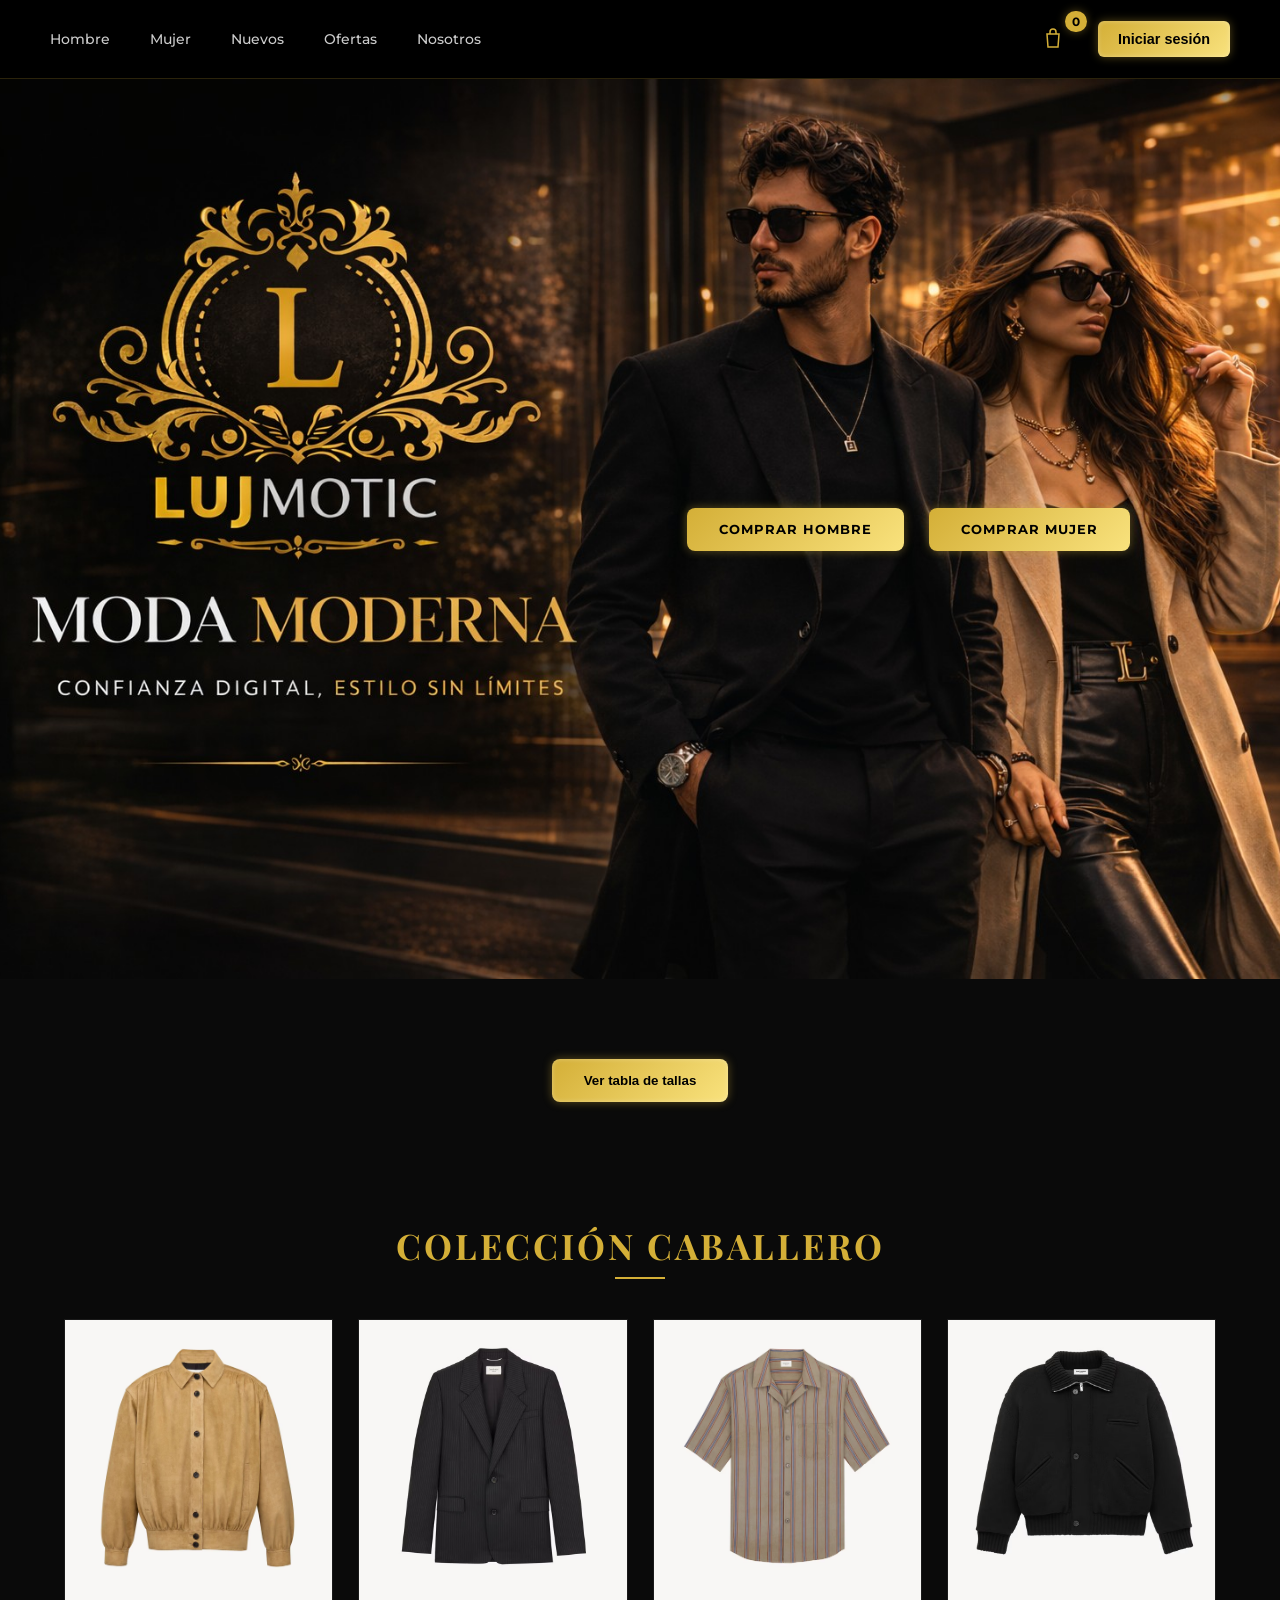
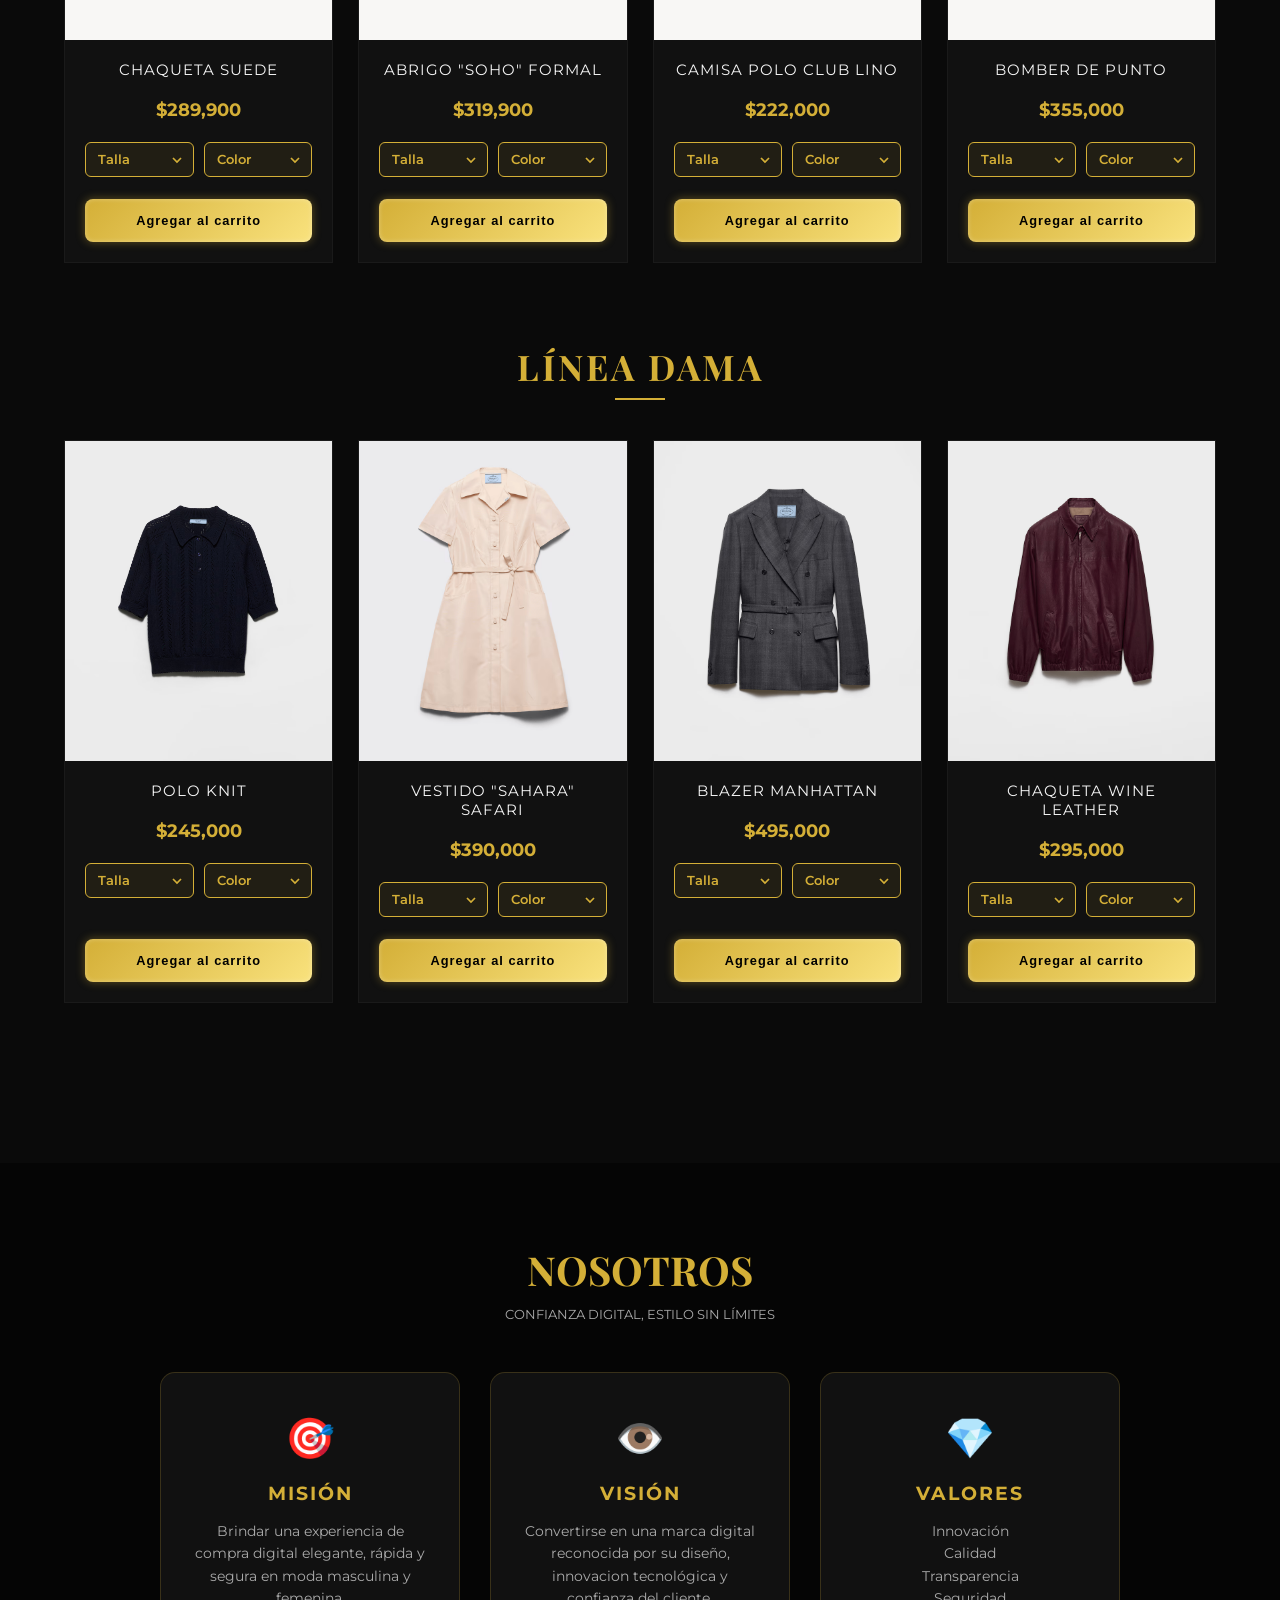
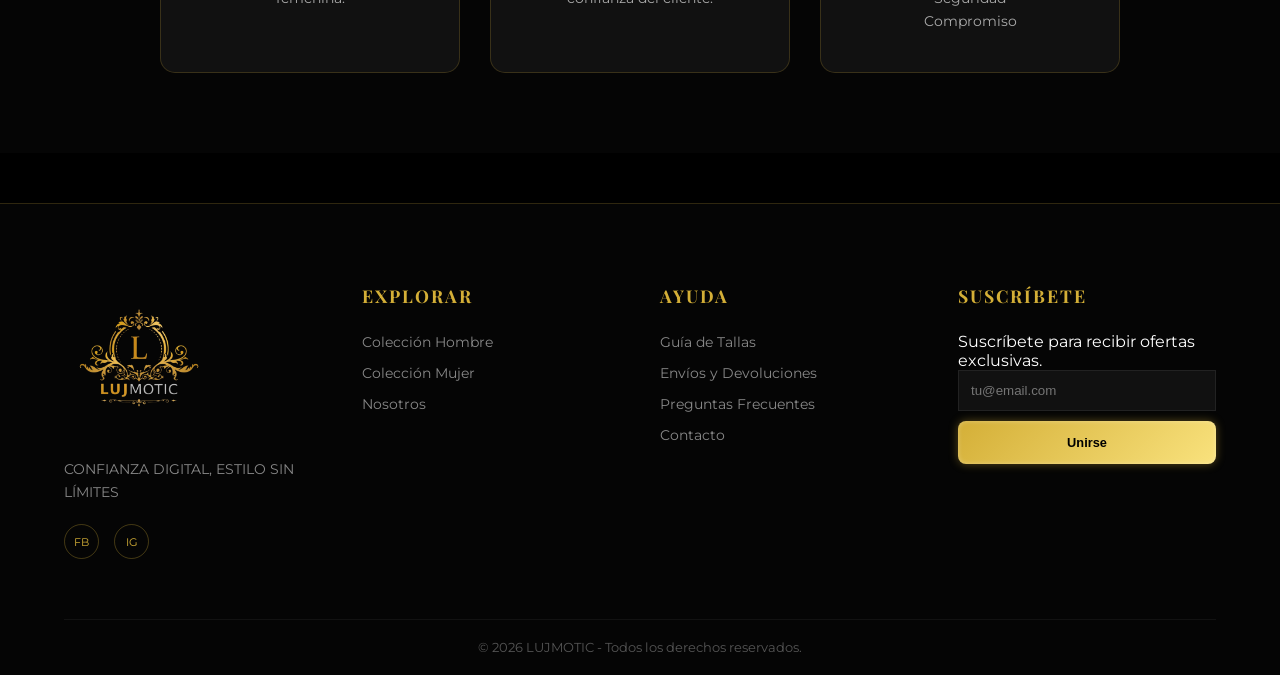
==== LUJMOTIC-main/index.html @ d1eb157e "Separacion por modulos y mejora de la interfaz de usuario" ====
<!DOCTYPE html>
<html lang="es">
<head>
    <meta charset="UTF-8">
    <title>LUJMOTIC</title>
    <link rel="stylesheet" href="styles.css">
    <link href="https://fonts.googleapis.com/css2?family=Playfair+Display:wght@700&family=Montserrat:wght@300;400;700&display=swap" rel="stylesheet">
</head>
<body>


<header class="navbar">
    <nav>
        <a href="#">Hombre</a>
        <a href="#">Mujer</a>
        <a href="#">Nuevos</a>
        <a href="#">Ofertas</a>
        <a href="#nosotros">Nosotros</a>
    </nav>

    <div class="nav-actions">

        <div id="cartIcon" class="cart">
            <svg width="24" height="24" viewBox="0 0 24 24" fill="none">
                <path d="M6 7H18L17 20H7L6 7Z" stroke="#d4af37" stroke-width="1.5"/>
                <path d="M9 7V5a3 3 0 0 1 6 0v2" stroke="#d4af37" stroke-width="1.5"/>
            </svg>
            <span id="cart-count">0</span>
        </div>


        <div id="userDropdownContainer" style="display: none;">
            <button id="userDropdownBtn" class="user-dropdown-btn">
                <span id="userName">Usuario</span>
                <svg width="16" height="16" viewBox="0 0 24 24" fill="none" stroke="currentColor" stroke-width="2">
                    <polyline points="6 9 12 15 18 9"></polyline>
                </svg>
            </button>
            <div id="userDropdown" class="user-dropdown-menu">
                <div class="dropdown-header">
                    <span id="dropdownUserName">Usuario</span>
                    <span id="dropdownUserEmail" class="user-email"></span>
                </div>
                <div id="dropdownMenu"></div>
            </div>
        </div>

        <!-- LOGIN BUTTON (shown when logged out) -->
        <button id="loginBtn" class="btn-premium">Iniciar sesión</button>
    </div>
</header>

<section class="hero">
    <div class="hero-buttons">
        <a href="#seccion-hombre" class="btn-premium">Comprar Hombre</a>
        <a href="#seccion-mujer" class="btn-premium">Comprar Mujer</a>
    </div>
</section>

<section class="productos">

    <button class="btn-premium" onclick="showSizeGuide()" style="margin-bottom: 40px;">
    Ver tabla de tallas
</button>

    <div id="seccion-hombre" style="padding-top: 80px;">
        <h2 class="category-title">Colección Caballero</h2>
        <div class="grid">
        </div>
    </div>

    <div id="seccion-mujer" style="padding-top: 80px; margin-bottom: 80px;">
        <h2 class="category-title">Línea Dama</h2>
        <div class="grid">
        </div>
    </div>
</section>

<section id="nosotros" class="nosotros-section">
    <div class="container">
        <h2 class="section-title-gold">NOSOTROS</h2>
        <p class="tagline">CONFIANZA DIGITAL, ESTILO SIN LÍMITES</p>
        
        <div class="nosotros-grid">
            <div class="nosotros-card">
                <div class="icon-gold">🎯</div>
                <h3>Misión</h3>
                <p>Brindar una experiencia de compra digital elegante, rápida y segura en moda masculina y femenina.</p>
            </div>

            <div class="nosotros-card">
                <div class="icon-gold">👁️</div>
                <h3>Visión</h3>
                <p>Convertirse en una marca digital reconocida por su diseño, innovacion tecnológica y confianza del cliente.</p>
            </div>

            <div class="nosotros-card">
                <div class="icon-gold">💎</div>
                <h3>Valores</h3>
                <ul>
                    <li>Innovación</li>
                    <li>Calidad</li>
                    <li>Transparencia</li>
                    <li>Seguridad</li>
                    <li>Compromiso</li>
                </ul>
            </div>
        </div>
    </div>
</section>

<div id="sizeGuideModal" class="modal">
    <div class="auth-card">
        <h2 class="section-title">Tabla de tallas</h2>

        <table style="width:100%; color:white; border-collapse: collapse; margin-top:20px;">
            <tr>
                <th style="border-bottom:1px solid #d4af37; padding:10px;">Talla</th>
                <th style="border-bottom:1px solid #d4af37; padding:10px;">Pecho</th>
                <th style="border-bottom:1px solid #d4af37; padding:10px;">Cintura</th>
            </tr>
            <tr>
                <td style="padding:10px;">S</td>
                <td style="padding:10px;">86-94 cm</td>
                <td style="padding:10px;">70-78 cm</td>
            </tr>
            <tr>
                <td style="padding:10px;">M</td>
                <td style="padding:10px;">94-102 cm</td>
                <td style="padding:10px;">78-86 cm</td>
            </tr>
            <tr>
                <td style="padding:10px;">L</td>
                <td style="padding:10px;">102-110 cm</td>
                <td style="padding:10px;">86-94 cm</td>
            </tr>
            <tr>
                <td style="padding:10px;">XL</td>
                <td style="padding:10px;">110-118 cm</td>
                <td style="padding:10px;">94-102 cm</td>
            </tr>
        </table>

        <button class="btn-premium" onclick="closeSizeGuide()" style="margin-top:25px;">
            Cerrar
        </button>
    </div>
</div>

<div id="loginModal" class="modal">

    <!-- LOGIN -->
    <div id="loginView" class="auth-card">
        <img src="images/Lujmotic_PNG.png" class="main-logo">

        <button class="btn-google">
            <img src="images/google-logo.webp">
            Continuar con Google
        </button>

        <div class="divider"><span>o usa tu correo</span></div>

        <div class="input-field">
            <label>Email</label>
            <input id="login-email" type="email" placeholder="tu@email.com">
        </div>

        <div class="input-field">
            <label>Contraseña</label>
            <input id="login-password" type="password" placeholder="••••••••">
        </div>

        <button class="btn-premium" onclick="loginUser()">INICIAR SESIÓN</button>
        <div class="form-footer">
            <p>¿No tienes una cuenta?
                <a href="#" class="gold-link" onclick="showRegister()">Regístrate</a>
            </p>
            <a href="#" class="forgot" onclick="showForgot()">¿Olvidaste tu contraseña?</a>
        </div>
    </div>

    <div id="registerView" class="auth-card" style="display:none;">
        <img src="images/Lujmotic_PNG.png" class="main-logo">

        <button class="btn-google">
            <img src="images/google-logo.webp">
            Registrarse con Google
        </button>

        <div class="divider"><span>o completa tus datos</span></div>

        <div class="input-field">
            <label>Nombre</label>
            <input id="register-name" type="text" placeholder="Ej. Juan Pérez" required>
                </div>

        <div class="input-field">
            <label>Correo Electrónico</label>
            <input id="register-email" type="email" placeholder="tu@email.com" required>
        </div>

        <div class="input-field">
            <label>Contraseña</label>
            <input id="register-password" type="password" placeholder="••••••••" required>

        </div>

        <button class="btn-premium" onclick="registerUser()">CREAR CUENTA</button>


        <div class="form-footer">
            <p>¿Ya tienes cuenta?
                <a href="#" class="gold-link" onclick="showLogin()">Inicia sesión</a>
            </p>
        </div>
    </div>

    <div id="forgotView" class="auth-card" style="display:none;">
        <img src="images/Lujmotic_PNG.png" class="main-logo">

        <h2 class="section-title">¿Olvidaste tu contraseña?</h2>
        <p class="tagline">Introduce tu correo y te enviaremos las instrucciones para restablecerla.</p>

        <div class="input-field">
            <label>Correo Electrónico</label>
            <input id="forgot-email" type="email" placeholder="tu@email.com" required>

        </div>

       <button class="btn-premium" onclick="recoverPassword()">ENVIAR</button>

<div id="recover-msg" style="margin-top: 20px;"></div>

        <div class="form-footer">
            <a href="#" class="gold-link" onclick="showLogin()">Volver</a>
        </div>
    </div>

</div>

<footer class="main-footer">
    <div class="footer-container">
        <div class="footer-column">
            <img src="images/Lujmotic_PNG.png" alt="LUJMOTIC Logo" class="footer-logo">
            <p class="footer-tagline">CONFIANZA DIGITAL, ESTILO SIN LÍMITES</p>
            <div class="social-links">
                <a href="#"><span>FB</span></a>
                <a href="#"><span>IG</span></a>
            </div>
        </div>

        <div class="footer-column">
            <h3>Explorar</h3>
            <ul>
                <li><a href="#seccion-hombre">Colección Hombre</a></li>
                <li><a href="#seccion-mujer">Colección Mujer</a></li>
                <li><a href="#nosotros">Nosotros</a></li>
            </ul>
        </div>

        <div class="footer-column">
            <h3>Ayuda</h3>
            <ul>
                <li><a href="#">Guía de Tallas</a></li>
                <li><a href="#">Envíos y Devoluciones</a></li>
                <li><a href="#">Preguntas Frecuentes</a></li>
                <li><a href="#">Contacto</a></li>
            </ul>
        </div>

        <div class="footer-column">
            <h3>Suscríbete</h3>
            <p>Suscríbete para recibir ofertas exclusivas.</p>
            <form class="footer-form">
                <input type="email" placeholder="tu@email.com">
                <button type="submit" class="btn-premium">Unirse</button>
            </form>
        </div>
    </div>

    <div class="footer-bottom">
        <p>&copy; 2026 LUJMOTIC - Todos los derechos reservados.</p>
    </div>
</footer>

<div id="cartPanel" class="cart-panel">
    <h3>Tu carrito</h3>
    <div id="cart-items"></div>
    <p id="cart-total">Total: $0</p>
    <button class="btn-premium" onclick="checkoutCart()" style="width:100%; margin-top:15px;">
    Finalizar compra
</button>

<button class="btn-premium" onclick="clearCart()" style="width:100%; margin-top:10px;">
    Vaciar carrito
</button>
<div id="checkout-msg" style="margin-top:15px; color:#d4af37; font-size:14px;"></div>

</div>

<script type="module" src="js/main.js"></script>

</body>
</html>
---- LUJMOTIC-main/styles.css ----
html {
    scroll-behavior: smooth; 
}

* {
    margin: 0;
    padding: 0;
    box-sizing: border-box;
}

body {
    margin: 0;
    font-family: 'Montserrat', sans-serif;
    background: black;
    color: white;
}

.navbar {
    display: flex;
    justify-content: space-between;
    align-items: center;
    padding: 18px 50px;
    background: rgba(0, 0, 0, 0.95);
    position: sticky;
    top: 0;
    z-index: 1000;
    border-bottom: 1px solid rgba(212, 175, 55, 0.2);
    backdrop-filter: blur(10px);
}

.navbar nav {
    display: flex;
    gap: 40px;
    flex: 1;
}

.navbar a:not(.btn-premium) {
    color: #ccc;
    font-size: 0.9rem;
    text-decoration: none;
    font-weight: 500;
    transition: all 0.3s ease;
    position: relative;
}

.navbar a:not(.btn-premium):hover {
    color: #d4af37;
}

.navbar a:not(.btn-premium)::after {
    content: '';
    position: absolute;
    bottom: -5px;
    left: 0;
    width: 0;
    height: 1.5px;
    background: #d4af37;
    transition: width 0.3s ease;
}

.navbar a:not(.btn-premium):hover::after {
    width: 100%;
}

.nav-actions {
    display: flex;
    align-items: center;
    gap: 20px;
    margin-left: auto;
}


#userDropdownContainer {
    position: relative;
}

.user-dropdown-btn {
    background: transparent;
    border: 1.5px solid #d4af37;
    color: #d4af37;
    padding: 9px 16px;
    border-radius: 6px;
    font-family: 'Montserrat', sans-serif;
    font-size: 0.9rem;
    font-weight: 600;
    cursor: pointer;
    display: flex;
    align-items: center;
    gap: 8px;
    transition: all 0.3s ease;
    position: relative;
    overflow: hidden;
}

.user-dropdown-btn::before {
    content: '';
    position: absolute;
    top: 0;
    left: -100%;
    width: 100%;
    height: 100%;
    background: rgba(212, 175, 55, 0.1);
    transition: left 0.3s ease;
    z-index: -1;
}

.user-dropdown-btn:hover {
    border-color: #f9e27d;
    color: #f9e27d;
    box-shadow: 0 0 15px rgba(212, 175, 55, 0.25);
}

.user-dropdown-btn:hover::before {
    left: 0;
}

.user-dropdown-btn svg {
    transition: transform 0.3s ease;
}

.user-dropdown-btn.active svg {
    transform: rotate(180deg);
}

.user-dropdown-menu {
    position: absolute;
    top: 100%;
    right: 0;
    width: 280px;
    background: #1a1a1a;
    border: 1px solid rgba(212, 175, 55, 0.3);
    border-radius: 12px;
    box-shadow: 0 15px 40px rgba(0, 0, 0, 0.6);
    margin-top: 10px;
    opacity: 0;
    visibility: hidden;
    transform: translateY(-10px);
    transition: all 0.3s cubic-bezier(0.16, 1, 0.3, 1);
    z-index: 2000;
    overflow: hidden;
}

.user-dropdown-menu.active {
    opacity: 1;
    visibility: visible;
    transform: translateY(0);
}

.dropdown-header {
    padding: 18px 18px;
    border-bottom: 1px solid rgba(212, 175, 55, 0.2);
    background: rgba(212, 175, 55, 0.05);
}

.dropdown-header span:first-child {
    display: block;
    color: #d4af37;
    font-weight: 700;
    font-size: 0.95rem;
    margin-bottom: 4px;
}

.user-email {
    display: block !important;
    color: #999;
    font-size: 0.8rem;
    font-weight: 400;
}

#dropdownMenu {
    padding: 8px 0;
}

.dropdown-item {
    padding: 12px 18px;
    color: #ccc;
    font-size: 0.9rem;
    font-weight: 500;
    cursor: pointer;
    transition: all 0.2s ease;
    display: flex;
    align-items: center;
    gap: 10px;
    border-left: 3px solid transparent;
}

.dropdown-item:hover {
    background: rgba(212, 175, 55, 0.1);
    color: #d4af37;
    border-left-color: #d4af37;
    padding-left: 20px;
}

.dropdown-item.separator {
    border: none;
    padding: 6px 0;
    margin: 6px 0;
    border-top: 1px solid rgba(212, 175, 55, 0.15);
    cursor: default;
}

.dropdown-item.separator:hover {
    background: transparent;
    color: #ccc;
    border-left: 3px solid transparent;
    padding-left: 18px;
}

.dropdown-item.logout {
    color: #ff6b6b;
    border-left-color: transparent;
}

.dropdown-item.logout:hover {
    background: rgba(255, 107, 107, 0.1);
    color: #ff8787;
    border-left-color: #ff8787;
}

.hero {
    height: 100vh;
    display: flex;
    align-items: center;
    justify-content: flex-end;
    padding-left: 0;
    padding-right: 150px;

    background-image:
        url('images/hero.jpg');

    background-size: cover;
    background-position: center;
    position: relative;
}

.hero-buttons {
    display: flex;
    gap: 25px;
    z-index: 2;
}

.role-panel-card,
.recent-order-card {
    background: rgba(255, 255, 255, 0.05);
    border: 1px solid rgba(255, 255, 255, 0.08);
    border-radius: 18px;
    padding: 22px;
    box-shadow: 0 18px 45px rgba(0, 0, 0, 0.25);
}

.role-panel-card p {
    color: #d0d0d0;
    margin: 8px 0;
}

.role-panel-card strong {
    color: #d4af37;
}

.recent-order-card {
    display: flex;
    justify-content: space-between;
    align-items: center;
    gap: 16px;
    margin-bottom: 14px;
}

.recent-order-card p {
    color: #aaa;
    margin: 4px 0;
}

.productos {
    padding: 80px 5%;
    text-align: center;
    background-color: #0a0a0a;
}

/* Títulos de Categoría (Hombre / Mujer) */
.category-title {
    font-family: 'Playfair Display', serif;
    color: #d4af37;
    font-size: 2.2rem;
    margin-bottom: 50px;
    letter-spacing: 3px;
    text-transform: uppercase;
    position: relative;
    display: inline-block;
}

.category-title::after {
    content: '';
    position: absolute;
    bottom: -10px;
    left: 50%;
    transform: translateX(-50%);
    width: 50px;
    height: 2px;
    background: #d4af37;
}

.grid {
    display: grid;
    grid-template-columns: repeat(4, 1fr); /* 4 productos por fila */
    gap: 25px;
    max-width: 1300px;
    margin: 0 auto;
}

.producto-card {
    background: #111;
    border: 1px solid #1a1a1a;
    transition: all 0.4s ease;
    overflow: hidden;
    display: flex;
    flex-direction: column;
}

.producto-card:hover {
    border-color: #d4af37;
    transform: translateY(-10px);
    box-shadow: 0 15px 30px rgba(0,0,0,0.5);
}

.img-container {
    width: 100%;
    height: 320px; 
    overflow: hidden;
    background: #000;
}

.img-container img {
    width: 100%;
    height: 100%;
    object-fit: cover; 
    transition: transform 0.6s ease;
}

.producto-card:hover img {
    transform: scale(1.1);
}

.product-info {
    padding: 20px;
    text-align: center;
    flex-grow: 1;
    display: flex;
    flex-direction: column;
    gap: 12px;
}

.product-info h3 {
    font-size: 0.95rem;
    color: #f5f5f5;
    text-transform: uppercase;
    letter-spacing: 1px;
    margin-bottom: 8px;
    font-weight: 400;
}

.product-info p {
    color: #d4af37;
    font-size: 1.1rem;
    font-weight: 700;
    margin-bottom: 0;
}


.product-options {
    display: flex;
    gap: 10px;
    margin: 10px 0;
}

.product-size,
.product-color {
    flex: 1;
    appearance: none;
    -webkit-appearance: none;
    -moz-appearance: none;
    background-color: rgba(212, 175, 55, 0.08);
    color: #d4af37;
    border: 1.5px solid #d4af37;
    border-radius: 6px;
    padding: 9px 12px 9px 12px;
    font-family: 'Montserrat', sans-serif;
    font-size: 0.8rem;
    font-weight: 600;
    cursor: pointer;
    transition: all 0.3s ease;
    background-image: url("data:image/svg+xml;charset=UTF-8,%3csvg xmlns='http://www.w3.org/2000/svg' viewBox='0 0 24 24' fill='none' stroke='%23d4af37' stroke-width='2.5'%3e%3cpolyline points='6 9 12 15 18 9'%3e%3c/polyline%3e%3c/svg%3e");
    background-repeat: no-repeat;
    background-position: right 8px center;
    background-size: 16px;
    padding-right: 32px;
}

.product-size:hover,
.product-color:hover {
    background-color: rgba(212, 175, 55, 0.15);
    box-shadow: 0 0 12px rgba(212, 175, 55, 0.25), inset 0 0 5px rgba(212, 175, 55, 0.1);
    border-color: #f9e27d;
}

.product-size:focus,
.product-color:focus {
    outline: none;
    box-shadow: 0 0 18px rgba(212, 175, 55, 0.4), inset 0 0 5px rgba(212, 175, 55, 0.15);
    border-color: #f9e27d;
}

.product-size option,
.product-color option {
    background: #111;
    color: #d4af37;
}

.producto-card .btn-premium {
    width: 100%;
    padding: 12px;
    font-size: 0.8rem;
    letter-spacing: 1px;
    border-radius: 6px;
    margin-top: auto;
}

.modal {
    display: none;
    position: fixed;
    inset: 0;
    background: rgba(0,0,0,0.85);
    justify-content: center;
    align-items: center;
    z-index: 2000

}

button:not(.btn-google):not(.cart-item button) {
    background: linear-gradient(135deg, #d4af37, #f9e27d);
    color: #000;
    border: none;
    padding: 14px 32px;
    font-weight: 700;
    cursor: pointer;
    border-radius: 8px;
    position: relative;
    overflow: hidden;
    transition: all 0.3s ease;

    box-shadow:
        0 0 10px rgba(212,175,55,0.4),
        inset 0 0 5px rgba(255,255,255,0.3);
}

button:not(.btn-google):not(.cart-item button)::before {
    content: "";
    position: absolute;
    top: 0;
    left: -120%;
    width: 100%;
    height: 100%;
    background: linear-gradient(
        120deg,
        transparent,
        rgba(255,255,255,0.6),
        transparent
    );
    transition: 0.6s;
}

button:not(.btn-google):not(.cart-item button):hover::before {
    left: 120%;
}

button:not(.btn-google):not(.cart-item button):hover {
    transform: translateY(-3px) scale(1.05);
}

.auth-card {
    background-color: #111;
    padding: 50px 40px;
    width: 100%;
    max-width: 400px;
    border-radius: 8px;
    box-shadow: 0 25px 50px rgba(0,0,0,0.8);
    text-align: center;
}

.main-logo {
    max-width: 150px;
    margin-bottom: 10px;
}

.section-title {
    font-family: 'Playfair Display', serif;
    font-size: 22px;
    margin-bottom: 10px;
}

.tagline {
    font-size: 13px;
    color: #aaa;
    margin-bottom: 30px;
}

.btn-google {
    width: 100%;
    background: #222;
    border: 1px solid #444;
    padding: 12px;
    display: flex;
    align-items: center;
    justify-content: center;
    gap: 10px;
    cursor: pointer;
    font-size: 14px;
    color: white;
    margin-bottom: 25px;
    border-radius: 8px;
}

.btn-google::before {
    display: none;
}

.btn-google:hover {
    border-color: #d4af37;
}

.btn-google img {
    width: 18px;
}


.divider {
    position: relative;
    margin: 20px 0;
    border-bottom: 1px solid #333;
}

.divider span {
    position: absolute;
    top: -10px;
    left: 50%;
    transform: translateX(-50%);
    background: #111;
    padding: 0 15px;
    font-size: 12px;
    color: #777;
}

.input-field {
    text-align: left;
    margin-bottom: 20px;
}

.input-field label {
    font-size: 11px;
    color: #aaa;
    display: block;
    margin-bottom: 8px;
}

.input-field input {
    width: 100%;
    padding: 12px;
    border: none;
    border-bottom: 1px solid #444;
    background: transparent;
    color: white;
    outline: none;
}

.input-field input:focus {
    border-bottom: 1px solid #d4af37;
}

.form-footer {
    margin-top: 30px;
}

.gold-link {
    color: #d4af37;
    text-decoration: none;
}

.forgot {
    font-size: 12px;
    color: #777;
}

.cart {
    cursor: pointer;
    display: flex;
    align-items: center;
    gap: 6px;
    position: relative;
    transition: all 0.3s ease;
    padding: 8px 12px;
    border-radius: 6px;
    border: 1px solid transparent;
}

.cart:hover {
    transform: scale(1.15);
    border-color: #d4af37;
    background: rgba(212, 175, 55, 0.1);
}

#cart-count {
    font-size: 12px;
    background: #d4af37;
    color: black;
    padding: 3px 7px;
    border-radius: 50px;
    position: absolute;
    top: -8px;
    right: -10px;
    font-weight: 700;
    box-shadow: 0 0 10px rgba(212, 175, 55, 0.4);
}

#admin-panel-btn,
#proveedor-panel-btn {
    border-radius: 6px !important;
    padding: 10px 16px !important;
    font-size: 0.85rem !important;
    transition: all 0.3s ease !important;
}

#admin-panel-btn:hover,
#proveedor-panel-btn:hover {
    transform: translateY(-2px) !important;
    box-shadow: 0 8px 20px rgba(0, 0, 0, 0.4) !important;
}


#loginBtn {
    border-radius: 6px;
    padding: 10px 20px;
    font-size: 0.9rem;
    transition: all 0.3s ease;
}

#loginBtn:hover {
    transform: translateY(-2px);
}

.cart-panel {
    position: fixed;

    top: 100px;
    right: 20px;
    width: 320px;

    background: rgba(17,17,17,0.98);
    padding: 20px;
    border-radius: 12px;
    display: none;
    z-index: 99999;

    box-shadow: 0 20px 40px rgba(0,0,0,0.6);
    border: 1px solid rgba(212,175,55,0.2);

    max-height: 400px;
    overflow-y: auto;

    transform: none;
    animation: none;
}

.cart-item {
    display: flex;
    justify-content: space-between;
    margin-bottom: 12px;
    font-size: 14px;
    border-bottom: 1px solid rgba(255,255,255,0.05);
    padding-bottom: 8px;
}

.cart-item button {
    background: transparent;
    border: none;
    color: #ff4d4d;
    cursor: pointer;
    box-shadow: none;
}

.cart-item button::before {
    display: none;
}

#cart-total {
    margin-top: 15px;
    font-weight: bold;
    text-align: right;
}

.nosotros-section {
    padding: 80px 40px;
    background: #050505; /* Un negro ligeramente distinto para diferenciar secciones */
    text-align: center;
}

.section-title-gold {
    color: #d4af37;
    font-size: 2.5rem;
    font-family: 'Playfair Display', serif;
    margin-bottom: 10px;
}

.nosotros-grid {
    display: flex;
    justify-content: center;
    gap: 30px;
    margin-top: 50px;
    flex-wrap: wrap;
}

.nosotros-card {
    background: #111;
    border: 1px solid rgba(212,175,55,0.2);
    padding: 40px 30px;
    width: 300px;
    border-radius: 15px;
    transition: 0.4s;
}

.nosotros-card:hover {
    border-color: #d4af37;
    transform: translateY(-10px);
    box-shadow: 0 10px 30px rgba(212,175,55,0.1);
}

.icon-gold {
    font-size: 40px;
    margin-bottom: 20px;
}

.nosotros-card h3 {
    color: #d4af37;
    margin-bottom: 15px;
    text-transform: uppercase;
    letter-spacing: 2px;
}

.nosotros-card p, .nosotros-card li {
    color: #aaa;
    line-height: 1.6;
    list-style: none;
    font-size: 14px;
}

.main-footer {
    background-color: #050505;
    color: #fff;
    padding: 80px 5% 20px;
    border-top: 1px solid rgba(212, 175, 55, 0.2);
    margin-top: 50px;
}

.footer-container {
    display: grid;
    grid-template-columns: repeat(auto-fit, minmax(200px, 1fr));
    gap: 40px;
    max-width: 1200px;
    margin: 0 auto;
}

.footer-column h3 {
    color: #d4af37;
    font-size: 1.1rem;
    text-transform: uppercase;
    letter-spacing: 2px;
    margin-bottom: 25px;
    font-family: 'Playfair Display', serif;
}

.footer-logo {
    max-width: 150px;
    margin-bottom: 20px;
}

.footer-tagline {
    color: #888;
    font-size: 0.9rem;
    line-height: 1.6;
    margin-bottom: 20px;
}

.footer-column ul {
    list-style: none;
    padding: 0;
}

.footer-column ul li {
    margin-bottom: 12px;
}

.footer-column ul li a {
    color: #888;
    text-decoration: none;
    font-size: 0.9rem;
    transition: 0.3s;
}

.footer-column ul li a:hover {
    color: #d4af37;
    padding-left: 5px;
}

.footer-form {
    display: flex;
    flex-direction: column;
    gap: 10px;
}

.footer-form input {
    background: #111;
    border: 1px solid #222;
    padding: 12px;
    color: #fff;
    outline: none;
}

.footer-form input:focus {
    border-color: #d4af37;
}

.footer-form .btn-premium {
    padding: 10px;
    font-size: 0.8rem;
}

.social-links {
    display: flex;
    gap: 15px;
}

.social-links a {
    color: #d4af37;
    text-decoration: none;
    border: 1px solid rgba(212, 175, 55, 0.3);
    width: 35px;
    height: 35px;
    display: flex;
    align-items: center;
    justify-content: center;
    border-radius: 50%;
    font-size: 0.7rem;
    transition: 0.3s;
}

.social-links a:hover {
    background: #d4af37;
    color: #000;
}

.footer-bottom {
    text-align: center;
    margin-top: 60px;
    padding-top: 20px;
    border-top: 1px solid rgba(255, 255, 255, 0.05);
}

.footer-bottom p {
    color: #555;
    font-size: 0.8rem;
}

.hero-buttons a.btn-premium {
    display: inline-block !important;
    background: linear-gradient(135deg, #d4af37, #f9e27d) !important;
    color: #000 !important;           
    text-decoration: none !important;  
    padding: 14px 32px !important;
    font-weight: 700 !important;
    border-radius: 8px !important;
    text-transform: uppercase !important;
    font-size: 0.8rem !important;
    letter-spacing: 1px !important;
    transition: all 0.3s ease !important;
    box-shadow: 0 0 10px rgba(212,175,55,0.4) !important;
    text-align: center !important;
}

.hero-buttons a.btn-premium:hover {
    transform: translateY(-3px) scale(1.05) !important;
    filter: brightness(1.1) !important;
}
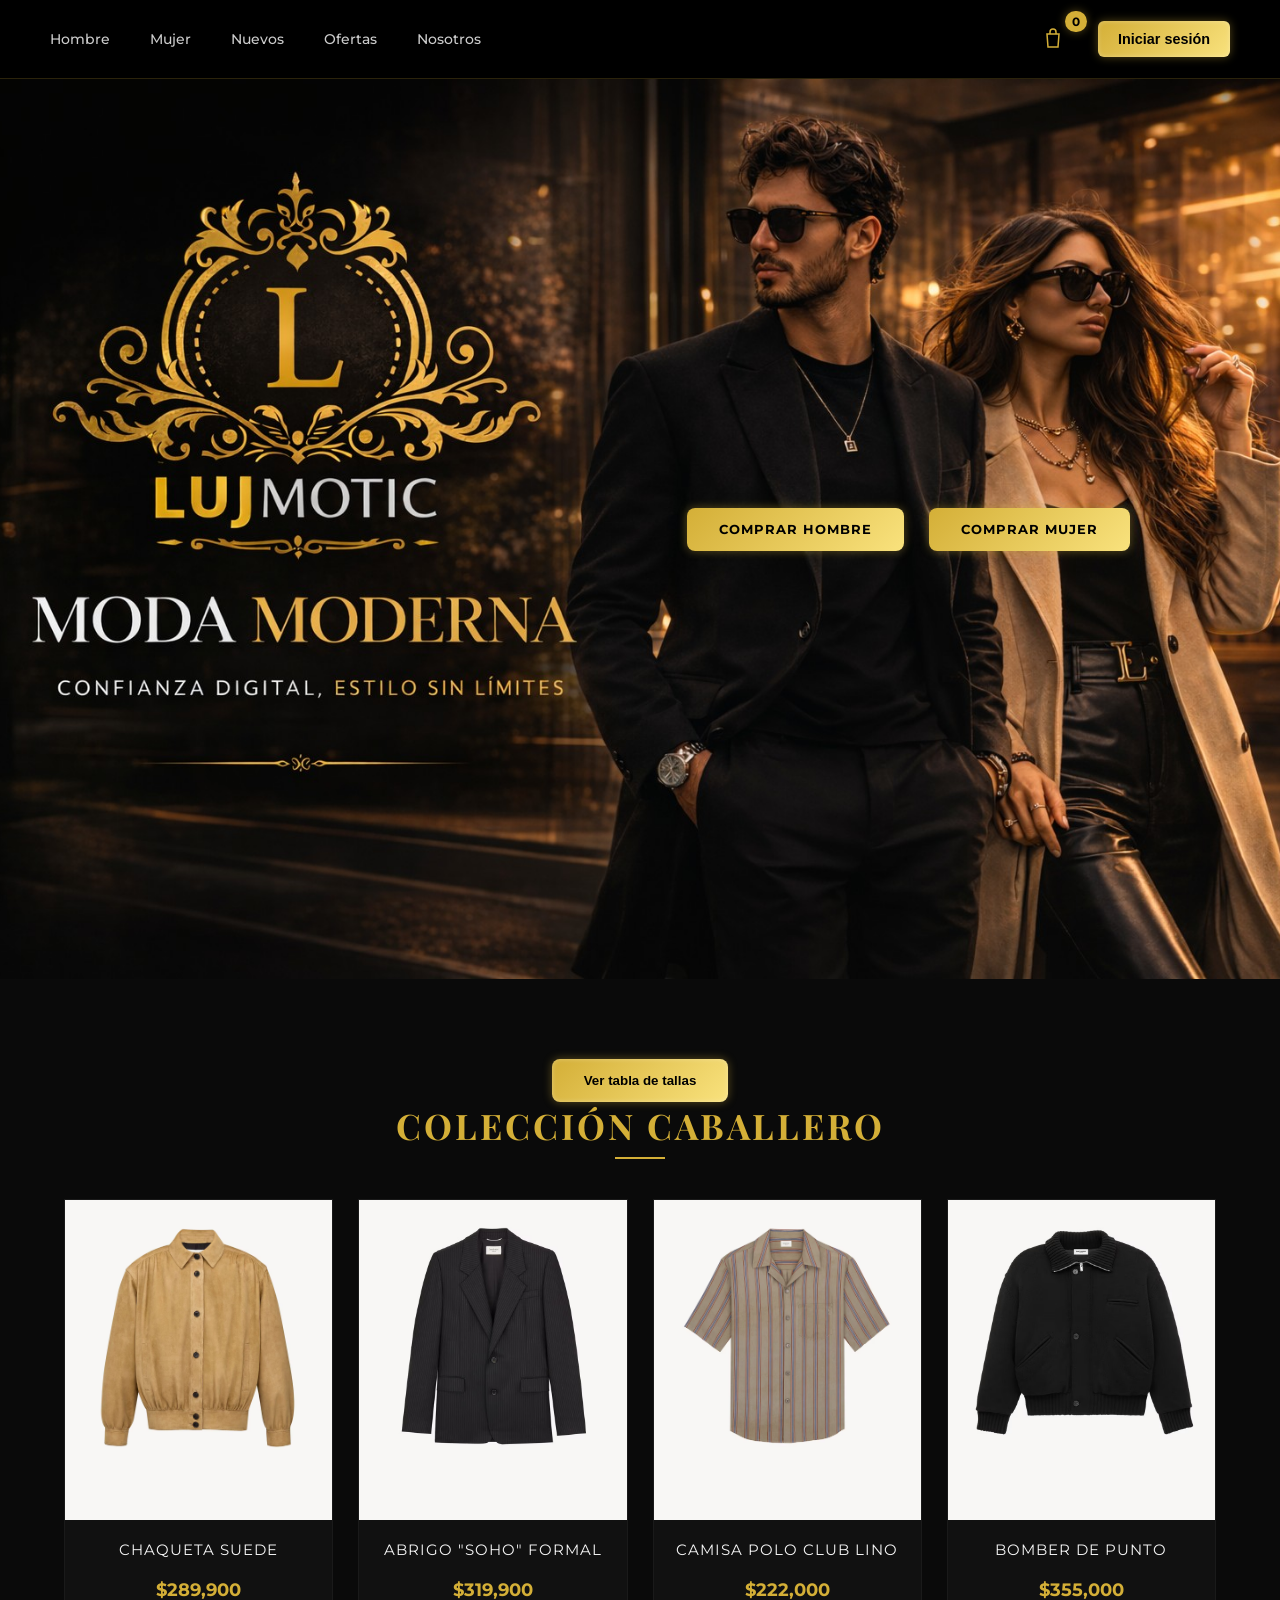
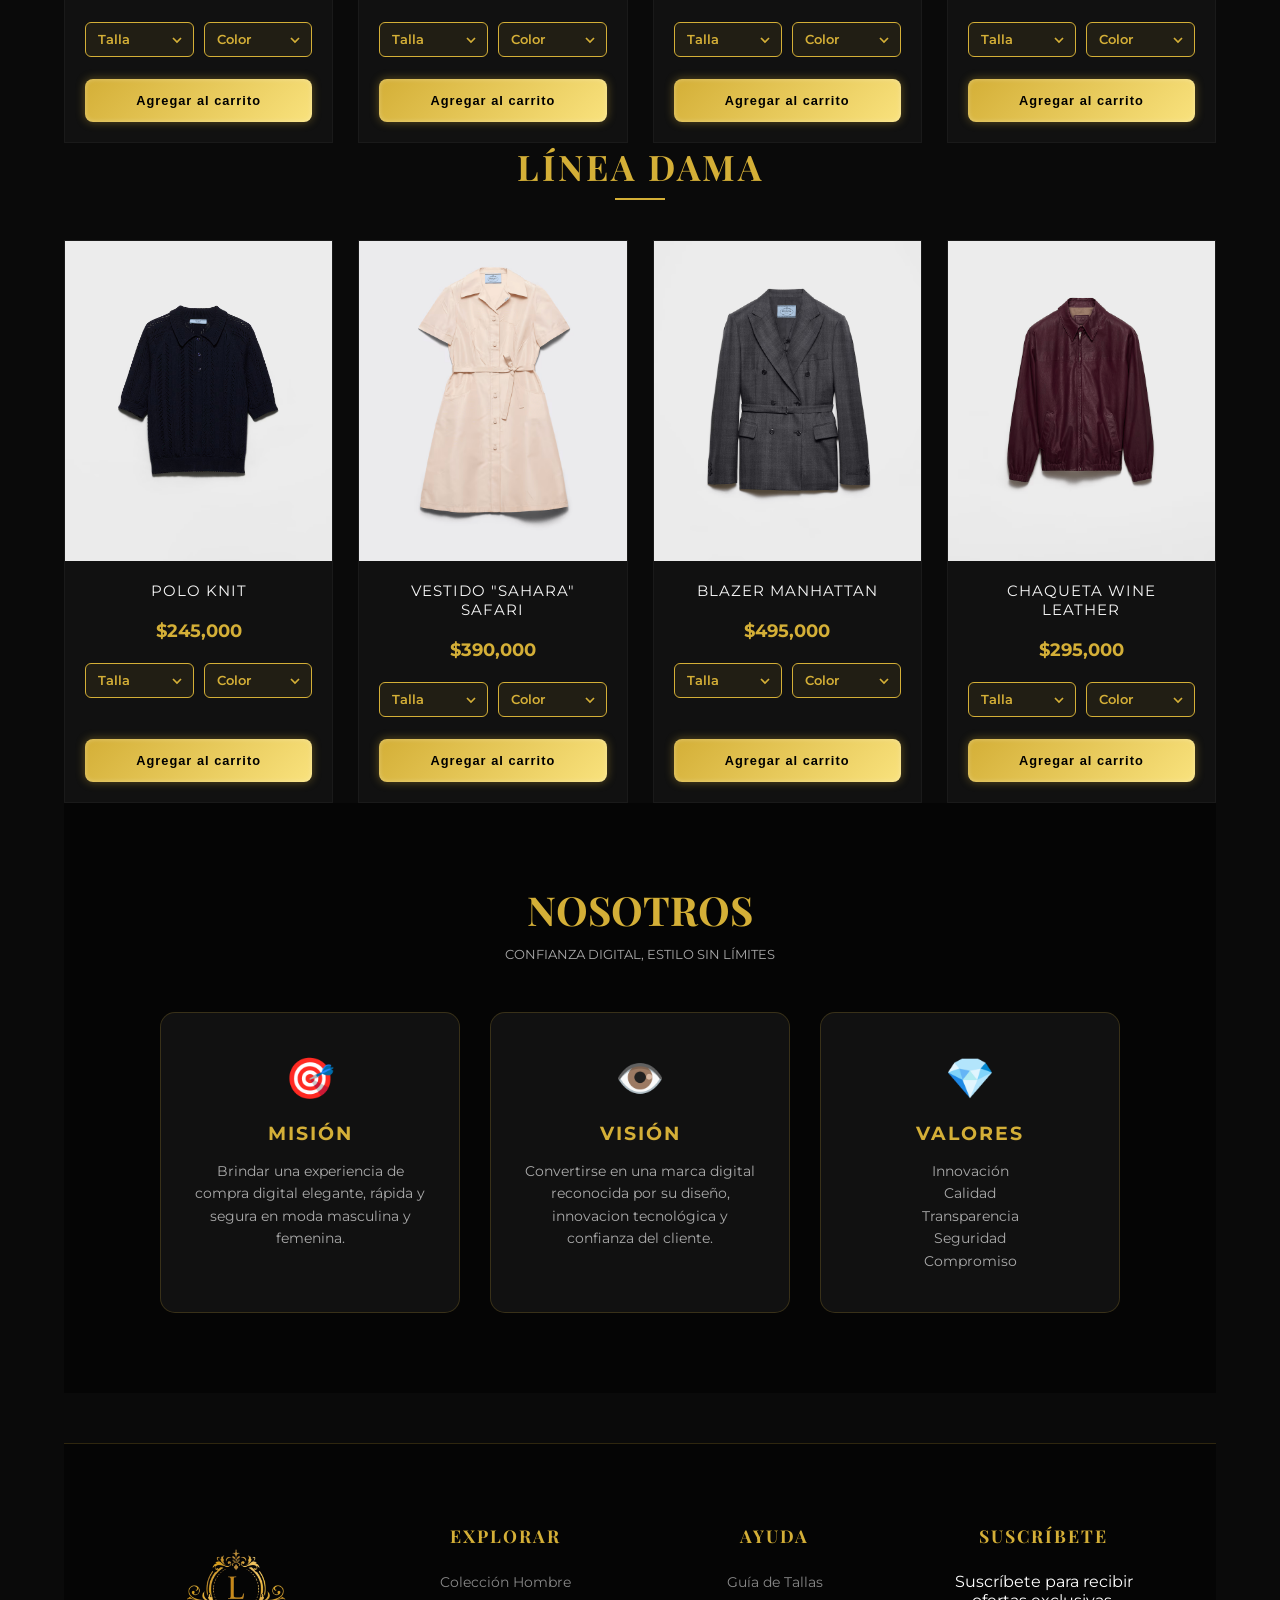
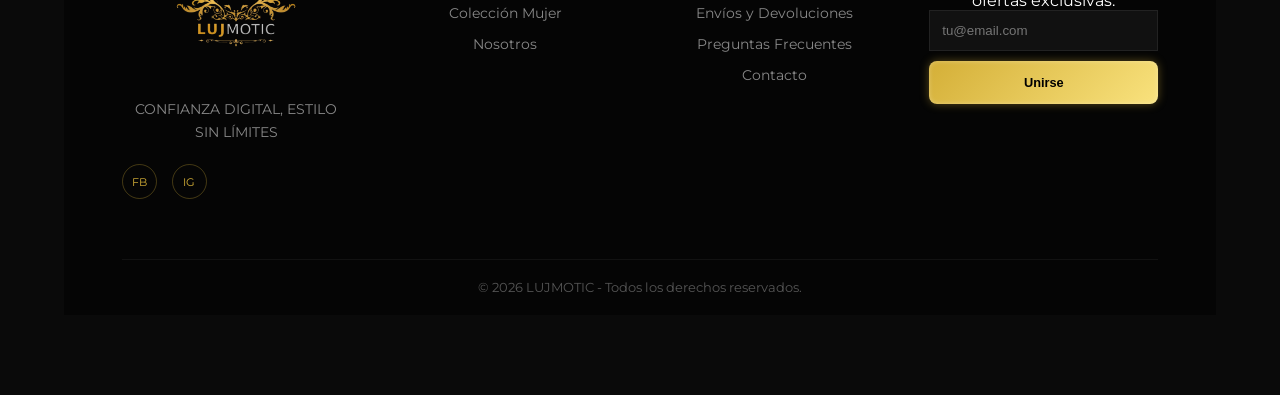
==== commit b4b45467: "Mejora completa de experiencia de usuario" ====
--- a/LUJMOTIC-main/index.html
+++ b/LUJMOTIC-main/index.html
@@ -2,6 +2,7 @@
 <html lang="es">
 <head>
     <meta charset="UTF-8">
+    <meta name="viewport" content="width=device-width, initial-scale=1.0">
     <title>LUJMOTIC</title>
     <link rel="stylesheet" href="styles.css">
     <link href="https://fonts.googleapis.com/css2?family=Playfair+Display:wght@700&family=Montserrat:wght@300;400;700&display=swap" rel="stylesheet">
@@ -29,8 +30,8 @@
         </div>
 
 
-        <div id="userDropdownContainer" style="display: none;">
-            <button id="userDropdownBtn" class="user-dropdown-btn">
+        <div id="userDropdownContainer" class="hidden">
+            <button id="userDropdownBtn" class="user-dropdown-btn" type="button">
                 <span id="userName">Usuario</span>
                 <svg width="16" height="16" viewBox="0 0 24 24" fill="none" stroke="currentColor" stroke-width="2">
                     <polyline points="6 9 12 15 18 9"></polyline>
@@ -59,17 +60,16 @@
 
 <section class="productos">
 
-    <button class="btn-premium" onclick="showSizeGuide()" style="margin-bottom: 40px;">
-    Ver tabla de tallas
-</button>
-
-    <div id="seccion-hombre" style="padding-top: 80px;">
+    <button id="sizeGuideBtn" type="button" class="btn-premium btn-outline mb-40">
+        Ver tabla de tallas
+    </button>
+
+    <section id="seccion-hombre" class="category-section">
         <h2 class="category-title">Colección Caballero</h2>
-        <div class="grid">
-        </div>
-    </div>
-
-    <div id="seccion-mujer" style="padding-top: 80px; margin-bottom: 80px;">
+        <div class="grid"></div>
+    </section>
+
+    <section id="seccion-mujer" class="category-section category-section-bottom">
         <h2 class="category-title">Línea Dama</h2>
         <div class="grid">
         </div>
@@ -109,51 +109,55 @@
     </div>
 </section>
 
-<div id="sizeGuideModal" class="modal">
+<div id="sizeGuideModal" class="modal" tabindex="-1">
     <div class="auth-card">
         <h2 class="section-title">Tabla de tallas</h2>
 
-        <table style="width:100%; color:white; border-collapse: collapse; margin-top:20px;">
-            <tr>
-                <th style="border-bottom:1px solid #d4af37; padding:10px;">Talla</th>
-                <th style="border-bottom:1px solid #d4af37; padding:10px;">Pecho</th>
-                <th style="border-bottom:1px solid #d4af37; padding:10px;">Cintura</th>
-            </tr>
-            <tr>
-                <td style="padding:10px;">S</td>
-                <td style="padding:10px;">86-94 cm</td>
-                <td style="padding:10px;">70-78 cm</td>
-            </tr>
-            <tr>
-                <td style="padding:10px;">M</td>
-                <td style="padding:10px;">94-102 cm</td>
-                <td style="padding:10px;">78-86 cm</td>
-            </tr>
-            <tr>
-                <td style="padding:10px;">L</td>
-                <td style="padding:10px;">102-110 cm</td>
-                <td style="padding:10px;">86-94 cm</td>
-            </tr>
-            <tr>
-                <td style="padding:10px;">XL</td>
-                <td style="padding:10px;">110-118 cm</td>
-                <td style="padding:10px;">94-102 cm</td>
-            </tr>
+        <table class="size-guide-table">
+            <thead>
+                <tr>
+                    <th>Talla</th>
+                    <th>Pecho</th>
+                    <th>Cintura</th>
+                </tr>
+            </thead>
+            <tbody>
+                <tr>
+                    <td>S</td>
+                    <td>86-94 cm</td>
+                    <td>70-78 cm</td>
+                </tr>
+                <tr>
+                    <td>M</td>
+                    <td>94-102 cm</td>
+                    <td>78-86 cm</td>
+                </tr>
+                <tr>
+                    <td>L</td>
+                    <td>102-110 cm</td>
+                    <td>86-94 cm</td>
+                </tr>
+                <tr>
+                    <td>XL</td>
+                    <td>110-118 cm</td>
+                    <td>94-102 cm</td>
+                </tr>
+            </tbody>
         </table>
 
-        <button class="btn-premium" onclick="closeSizeGuide()" style="margin-top:25px;">
+        <button id="sizeGuideCloseBtn" type="button" class="btn-premium btn-outline mt-25">
             Cerrar
         </button>
     </div>
 </div>
 
-<div id="loginModal" class="modal">
+<div id="loginModal" class="modal" tabindex="-1">
 
     <!-- LOGIN -->
-    <div id="loginView" class="auth-card">
+    <form id="loginForm" class="auth-card">
         <img src="images/Lujmotic_PNG.png" class="main-logo">
 
-        <button class="btn-google">
+        <button type="button" class="btn-google">
             <img src="images/google-logo.webp">
             Continuar con Google
         </button>
@@ -170,19 +174,19 @@
             <input id="login-password" type="password" placeholder="••••••••">
         </div>
 
-        <button class="btn-premium" onclick="loginUser()">INICIAR SESIÓN</button>
+        <button type="submit" class="btn-premium">INICIAR SESIÓN</button>
         <div class="form-footer">
             <p>¿No tienes una cuenta?
-                <a href="#" class="gold-link" onclick="showRegister()">Regístrate</a>
+                <a href="#" id="showRegisterLink" class="gold-link">Regístrate</a>
             </p>
-            <a href="#" class="forgot" onclick="showForgot()">¿Olvidaste tu contraseña?</a>
-        </div>
-    </div>
-
-    <div id="registerView" class="auth-card" style="display:none;">
+            <a href="#" id="showForgotLink" class="forgot">¿Olvidaste tu contraseña?</a>
+        </div>
+    </form>
+
+    <form id="registerForm" class="auth-card hidden">
         <img src="images/Lujmotic_PNG.png" class="main-logo">
 
-        <button class="btn-google">
+        <button type="button" class="btn-google">
             <img src="images/google-logo.webp">
             Registrarse con Google
         </button>
@@ -192,7 +196,7 @@
         <div class="input-field">
             <label>Nombre</label>
             <input id="register-name" type="text" placeholder="Ej. Juan Pérez" required>
-                </div>
+        </div>
 
         <div class="input-field">
             <label>Correo Electrónico</label>
@@ -202,20 +206,18 @@
         <div class="input-field">
             <label>Contraseña</label>
             <input id="register-password" type="password" placeholder="••••••••" required>
-
-        </div>
-
-        <button class="btn-premium" onclick="registerUser()">CREAR CUENTA</button>
-
+        </div>
+
+        <button type="submit" class="btn-premium">CREAR CUENTA</button>
 
         <div class="form-footer">
             <p>¿Ya tienes cuenta?
-                <a href="#" class="gold-link" onclick="showLogin()">Inicia sesión</a>
+                <a href="#" id="showLoginLink" class="gold-link">Inicia sesión</a>
             </p>
         </div>
-    </div>
-
-    <div id="forgotView" class="auth-card" style="display:none;">
+    </form>
+
+    <form id="forgotForm" class="auth-card hidden">
         <img src="images/Lujmotic_PNG.png" class="main-logo">
 
         <h2 class="section-title">¿Olvidaste tu contraseña?</h2>
@@ -224,18 +226,70 @@
         <div class="input-field">
             <label>Correo Electrónico</label>
             <input id="forgot-email" type="email" placeholder="tu@email.com" required>
-
-        </div>
-
-       <button class="btn-premium" onclick="recoverPassword()">ENVIAR</button>
-
-<div id="recover-msg" style="margin-top: 20px;"></div>
+        </div>
+
+        <button type="submit" class="btn-premium">ENVIAR</button>
+
+        <div id="recover-msg" class="recover-msg"></div>
 
         <div class="form-footer">
-            <a href="#" class="gold-link" onclick="showLogin()">Volver</a>
-        </div>
-    </div>
-
+            <a href="#" id="showLoginFromForgotLink" class="gold-link">Volver</a>
+        </div>
+    </form>
+
+</div>
+
+<div id="accountModal" class="modal account-modal" tabindex="-1">
+    <div class="account-card">
+        <button type="button" id="closeAccountModal" class="modal-close">×</button>
+        <div class="account-header">
+            <h2>Mi Cuenta</h2>
+        </div>
+        <form id="accountForm" class="account-body">
+            <div class="account-row">
+                <label>Nombre</label>
+                <input id="account-name" type="text" placeholder="Tu nombre">
+            </div>
+            <div class="account-row">
+                <label>Correo</label>
+                <input id="account-email" type="email" readonly>
+            </div>
+            <div class="account-row">
+                <label>Rol</label>
+                <input id="account-role" type="text" readonly>
+            </div>
+            <div class="account-row">
+                <label>Miembro desde</label>
+                <input id="account-createdAt" type="text" readonly>
+            </div>
+            <div class="account-row">
+                <label>Nueva contraseña</label>
+                <input id="account-password" type="password" placeholder="Nueva contraseña">
+            </div>
+            <div class="account-row">
+                <label>Confirmar contraseña</label>
+                <input id="account-password-confirm" type="password" placeholder="Repite la contraseña">
+            </div>
+            <div id="accountError" class="form-message"></div>
+            <button type="submit" id="accountSaveBtn" class="btn-premium">Guardar cambios</button>
+        </form>
+    </div>
+</div>
+
+<div id="ordersModal" class="modal orders-modal" tabindex="-1">
+    <div class="orders-card">
+        <button type="button" id="closeOrdersModal" class="modal-close">×</button>
+        <div class="orders-header">
+            <div>
+                <h2>Mis Pedidos</h2>
+                
+            </div>
+            <div class="orders-summary-info" id="orders-summary"></div>
+        </div>
+        <div class="orders-body">
+            <div id="orders-list" class="orders-list"></div>
+        </div>
+    </div>
 </div>
 
 <footer class="main-footer">
@@ -287,14 +341,14 @@
     <h3>Tu carrito</h3>
     <div id="cart-items"></div>
     <p id="cart-total">Total: $0</p>
-    <button class="btn-premium" onclick="checkoutCart()" style="width:100%; margin-top:15px;">
-    Finalizar compra
-</button>
-
-<button class="btn-premium" onclick="clearCart()" style="width:100%; margin-top:10px;">
-    Vaciar carrito
-</button>
-<div id="checkout-msg" style="margin-top:15px; color:#d4af37; font-size:14px;"></div>
+    <button id="checkoutBtn" type="button" class="btn-premium btn-block mt-15">
+        Finalizar compra
+    </button>
+
+    <button id="clearCartBtn" type="button" class="btn-premium btn-block mt-10 btn-secondary">
+        Vaciar carrito
+    </button>
+    <div id="checkout-msg" class="checkout-msg"></div>
 
 </div>
 
--- a/LUJMOTIC-main/styles.css
+++ b/LUJMOTIC-main/styles.css
@@ -6,6 +6,10 @@
     margin: 0;
     padding: 0;
     box-sizing: border-box;
+}
+
+.hidden {
+    display: none !important;
 }
 
 body {
@@ -146,6 +150,310 @@
     transform: translateY(0);
 }
 
+/* ACCOUNT MODAL */
+.account-modal {
+    display: none;
+    position: fixed;
+    inset: 0;
+    background: rgba(0, 0, 0, 0.8);
+    justify-content: center;
+    align-items: center;
+    z-index: 2500;
+    padding: 24px;
+}
+
+.account-card {
+    width: 100%;
+    max-width: 520px;
+    background: #111;
+    border: 1px solid rgba(212, 175, 55, 0.18);
+    border-radius: 22px;
+    box-shadow: 0 30px 80px rgba(0, 0, 0, 0.7);
+    overflow: hidden;
+    animation: accountFadeIn 0.4s ease;
+}
+
+.orders-modal {
+    display: none;
+    position: fixed;
+    inset: 0;
+    background: rgba(0, 0, 0, 0.92);
+    justify-content: center;
+    align-items: center;
+    z-index: 2600;
+    padding: 24px;
+}
+
+.orders-card {
+    width: 100%;
+    max-width: 980px;
+    background: #101010;
+    border: 1px solid rgba(212, 175, 55, 0.17);
+    border-radius: 28px;
+    box-shadow: 0 35px 100px rgba(0, 0, 0, 0.75);
+    overflow: hidden;
+    animation: accountFadeIn 0.4s ease;
+}
+
+.orders-header {
+    padding: 32px 32px 18px;
+    border-bottom: 1px solid rgba(212, 175, 55, 0.12);
+    display: flex;
+    justify-content: space-between;
+    gap: 18px;
+    align-items: flex-start;
+    flex-wrap: wrap;
+}
+
+.orders-header h2 {
+    margin: 0 0 8px;
+    font-family: 'Playfair Display', serif;
+    font-size: 2rem;
+    color: #f5f5f5;
+}
+
+.orders-header p {
+    margin: 0;
+    color: #c4b17f;
+    max-width: 520px;
+    line-height: 1.6;
+}
+
+.orders-summary-info {
+    color: #f5f5f5;
+    font-size: 0.95rem;
+    text-align: right;
+}
+
+.orders-summary-info strong {
+    color: #d4af37;
+}
+
+.orders-body {
+    padding: 24px 32px 32px;
+    display: grid;
+    gap: 18px;
+}
+
+.orders-list {
+    display: grid;
+    gap: 18px;
+}
+
+.order-card {
+    background: rgba(255, 255, 255, 0.03);
+    border: 1px solid rgba(212, 175, 55, 0.15);
+    border-radius: 20px;
+    padding: 24px;
+    box-shadow: 0 18px 40px rgba(0, 0, 0, 0.45);
+    transition: transform 0.25s ease, box-shadow 0.25s ease;
+}
+
+.order-card:hover {
+    transform: translateY(-4px);
+    box-shadow: 0 24px 50px rgba(0, 0, 0, 0.55);
+}
+
+.order-card-header {
+    display: flex;
+    justify-content: space-between;
+    align-items: center;
+    gap: 16px;
+    flex-wrap: wrap;
+}
+
+.order-card-header strong {
+    color: #f5f5f5;
+    font-size: 1.1rem;
+}
+
+.order-card-date {
+    color: #c4b17f;
+    font-size: 0.95rem;
+}
+
+.order-card-meta {
+    display: grid;
+    gap: 10px;
+    margin-top: 16px;
+    color: #ddd;
+}
+
+.order-card-meta span {
+    display: inline-flex;
+    align-items: center;
+    gap: 8px;
+    font-size: 0.95rem;
+}
+
+.order-card-meta span strong {
+    color: #f5f5f5;
+}
+
+.order-items {
+    list-style: none;
+    margin: 0;
+    padding: 0;
+    display: grid;
+    gap: 8px;
+    margin-top: 18px;
+}
+
+.order-items li {
+    padding: 14px 16px;
+    border-radius: 14px;
+    border: 1px solid rgba(255, 255, 255, 0.06);
+    background: rgba(255, 255, 255, 0.03);
+    color: #f1f1f1;
+    font-size: 0.95rem;
+}
+
+.orders-empty-text {
+    margin: 0;
+    padding: 32px;
+    border-radius: 20px;
+    border: 1px solid rgba(212, 175, 55, 0.18);
+    background: rgba(255, 255, 255, 0.03);
+    color: #f5f5f5;
+    text-align: center;
+    font-size: 1rem;
+    line-height: 1.6;
+}
+
+@media (max-width: 820px) {
+    .orders-card {
+        max-width: 100%;
+    }
+
+    .orders-header {
+        padding: 24px;
+    }
+
+    .orders-body {
+        padding: 20px;
+    }
+}
+
+@media (max-width: 540px) {
+    .orders-header {
+        flex-direction: column;
+        align-items: stretch;
+    }
+
+    .orders-summary-info {
+        text-align: left;
+    }
+}
+
+@keyframes accountFadeIn {
+    from {
+        opacity: 0;
+        transform: translateY(20px);
+    }
+    to {
+        opacity: 1;
+        transform: translateY(0);
+    }
+}
+
+.account-header {
+    padding: 32px 32px 18px;
+    border-bottom: 1px solid rgba(212, 175, 55, 0.12);
+}
+
+.account-header h2 {
+    margin-bottom: 8px;
+    font-family: 'Playfair Display', serif;
+    font-size: 1.8rem;
+    color: #f5f5f5;
+}
+
+.account-header p {
+    margin: 0;
+    color: #bbb;
+    font-size: 0.95rem;
+}
+
+.account-body {
+    padding: 24px 32px 32px;
+    display: grid;
+    gap: 18px;
+}
+
+.account-row {
+    display: grid;
+    gap: 8px;
+}
+
+.account-row label {
+    color: #bbb;
+    font-size: 0.85rem;
+    letter-spacing: 0.4px;
+}
+
+.account-row input {
+    background: rgba(255, 255, 255, 0.04);
+    border: 1px solid rgba(212, 175, 55, 0.18);
+    border-radius: 12px;
+    padding: 14px 16px;
+    color: #f5f5f5;
+    font-size: 0.95rem;
+    transition: all 0.25s ease;
+}
+
+.account-row input:focus {
+    outline: none;
+    border-color: #d4af37;
+    box-shadow: 0 0 20px rgba(212, 175, 55, 0.14);
+}
+
+.account-row input[readonly] {
+    opacity: 0.8;
+    cursor: default;
+}
+
+.form-message {
+    color: #ff8787;
+    min-height: 24px;
+    font-size: 0.9rem;
+    opacity: 0;
+    transition: opacity 0.2s ease;
+}
+
+.form-message.form-error {
+    opacity: 1;
+}
+
+.form-message.form-success {
+    opacity: 1;
+    color: #98ff9d;
+
+    width: 100%;
+    padding: 14px 20px;
+    border-radius: 12px;
+    box-shadow: 0 10px 30px rgba(212, 175, 55, 0.18);
+}
+
+@media (max-width: 700px) {
+    .navbar {
+        flex-wrap: wrap;
+        padding: 18px 24px;
+    }
+
+    .navbar nav {
+        gap: 18px;
+        flex-wrap: wrap;
+    }
+
+    .hero {
+        padding-right: 24px;
+    }
+
+    .account-card {
+        max-width: 100%;
+    }
+}
+
 .dropdown-header {
     padding: 18px 18px;
     border-bottom: 1px solid rgba(212, 175, 55, 0.2);
@@ -431,8 +739,59 @@
     background: rgba(0,0,0,0.85);
     justify-content: center;
     align-items: center;
-    z-index: 2000
-
+    z-index: 2000;
+    padding: 24px;
+    overflow-y: auto;
+}
+
+.modal .auth-card,
+.modal .account-card,
+.modal .orders-card {
+    max-height: calc(100vh - 96px);
+    overflow-y: auto;
+    scrollbar-width: thin;
+    scrollbar-color: #d4af37 rgba(255, 255, 255, 0.08);
+}
+
+.modal .auth-card::-webkit-scrollbar,
+.modal .account-card::-webkit-scrollbar,
+.modal .orders-card::-webkit-scrollbar {
+    width: 8px;
+}
+
+.modal .auth-card::-webkit-scrollbar-track,
+.modal .account-card::-webkit-scrollbar-track,
+.modal .orders-card::-webkit-scrollbar-track {
+    background: rgba(255, 255, 255, 0.04);
+    border-radius: 999px;
+}
+
+.modal .auth-card::-webkit-scrollbar-thumb,
+.modal .account-card::-webkit-scrollbar-thumb,
+.modal .orders-card::-webkit-scrollbar-thumb {
+    background: rgba(212, 175, 55, 0.55);
+    border-radius: 999px;
+    border: 2px solid rgba(0, 0, 0, 0.35);
+}
+
+.modal .auth-card::-webkit-scrollbar-thumb:hover,
+.modal .account-card::-webkit-scrollbar-thumb:hover,
+.modal .orders-card::-webkit-scrollbar-thumb:hover {
+    background: rgba(212, 175, 55, 0.75);
+}
+
+body.scroll-locked {
+    overflow: hidden;
+    position: fixed;
+    width: 100%;
+}
+
+input:focus,
+button:focus,
+select:focus,
+textarea:focus {
+    outline: 2px solid rgba(212, 175, 55, 0.7);
+    outline-offset: 3px;
 }
 
 button:not(.btn-google):not(.cart-item button) {
@@ -690,10 +1049,440 @@
     display: none;
 }
 
+.cart-empty-message {
+    color: #777;
+    text-align: center;
+    padding: 20px;
+}
+
+.cart-item {
+    display: flex;
+    justify-content: space-between;
+    align-items: center;
+    gap: 12px;
+    margin-bottom: 15px;
+    border-bottom: 1px solid rgba(34, 34, 34, 0.85);
+    padding-bottom: 12px;
+}
+
+.cart-item-details {
+    display: grid;
+    gap: 6px;
+    max-width: 70%;
+}
+
+.cart-item-details strong {
+    color: #fff;
+    font-size: 14px;
+}
+
+.cart-item-details small {
+    color: #aaa;
+    display: block;
+}
+
+.cart-item-actions {
+    display: flex;
+    align-items: center;
+    gap: 12px;
+}
+
+.cart-item-price {
+    color: #d4af37;
+    font-weight: 700;
+}
+
+.cart-remove-btn {
+    background: transparent;
+    border: none;
+    color: #ff4d4d;
+    cursor: pointer;
+    font-size: 18px;
+    font-weight: 700;
+    padding: 6px;
+    border-radius: 50%;
+    transition: background 0.2s ease;
+}
+
+.cart-remove-btn:hover {
+    background: rgba(255, 77, 77, 0.12);
+}
+
 #cart-total {
     margin-top: 15px;
     font-weight: bold;
     text-align: right;
+}
+
+.table-empty {
+    text-align: center;
+    padding: 20px;
+    color: #aaa;
+}
+
+.admin-product-thumb {
+    width: 40px;
+    height: 40px;
+    border-radius: 4px;
+    object-fit: cover;
+}
+
+.role-pill {
+    display: inline-flex;
+    align-items: center;
+    justify-content: center;
+    padding: 4px 8px;
+    border-radius: 999px;
+    font-size: 12px;
+    font-weight: 700;
+    text-transform: uppercase;
+    color: #fff;
+}
+
+.role-pill--admin {
+    background: #ff6b6b;
+}
+
+.role-pill--proveedor {
+    background: #ffc95e;
+    color: #0a0a0a;
+}
+
+.role-pill--cliente {
+    background: #4ecdc4;
+}
+
+.status-pill {
+    display: inline-flex;
+    align-items: center;
+    gap: 6px;
+    padding: 4px 10px;
+    border-radius: 999px;
+    background: #172824;
+    color: #4ecdc4;
+    font-weight: 700;
+    font-size: 12px;
+}
+
+.recent-order-empty {
+    color: #aaa;
+    padding: 18px;
+    text-align: center;
+}
+
+.admin-access-denied {
+    min-height: 100vh;
+    display: flex;
+    justify-content: center;
+    align-items: center;
+    background: #0a0a0a;
+    padding: 40px;
+}
+
+.admin-access-denied .card {
+    max-width: 600px;
+    text-align: center;
+    border: 1px solid rgba(255, 255, 255, 0.06);
+    background: #111;
+    border-radius: 24px;
+    padding: 40px;
+    box-shadow: 0 20px 60px rgba(0, 0, 0, 0.5);
+}
+
+.admin-access-denied h1 {
+    font-size: 32px;
+    margin-bottom: 20px;
+    color: #fff;
+}
+
+.admin-access-denied p {
+    font-size: 18px;
+    color: #ccc;
+    margin-bottom: 30px;
+}
+
+.admin-access-denied a {
+    color: #d4af37;
+    text-decoration: none;
+    font-weight: 700;
+}
+
+.admin-modal {
+    position: fixed;
+    top: 0;
+    left: 0;
+    right: 0;
+    bottom: 0;
+    background: rgba(0, 0, 0, 0.8);
+    display: flex;
+    justify-content: center;
+    align-items: center;
+    z-index: 1000;
+}
+
+.admin-modal-content {
+    background: linear-gradient(135deg, #1a1a1a 0%, #0f0f0f 100%);
+    border: 1px solid #333;
+    border-radius: 12px;
+    padding: 30px;
+    width: 90%;
+    max-width: 600px;
+    max-height: 90vh;
+    overflow-y: auto;
+    box-shadow: 0 10px 40px rgba(0, 0, 0, 0.5);
+}
+
+.admin-modal-header {
+    display: flex;
+    justify-content: space-between;
+    align-items: center;
+    margin-bottom: 25px;
+    border-bottom: 1px solid #333;
+    padding-bottom: 15px;
+}
+
+.admin-modal-header h2 {
+    color: #d4af37;
+    font-size: 20px;
+}
+
+.btn-modal-close {
+    background: none;
+    border: none;
+    font-size: 24px;
+    color: #aaa;
+    cursor: pointer;
+    transition: color 0.2s;
+}
+
+.btn-modal-close:hover {
+    color: #d4af37;
+}
+
+.admin-form {
+    display: flex;
+    flex-direction: column;
+    gap: 20px;
+}
+
+.form-row {
+    display: grid;
+    grid-template-columns: 1fr 1fr;
+    gap: 15px;
+}
+
+.form-group {
+    display: flex;
+    flex-direction: column;
+}
+
+.form-group label {
+    color: #d4af37;
+    font-weight: 600;
+    margin-bottom: 8px;
+    font-size: 12px;
+    text-transform: uppercase;
+    letter-spacing: 0.5px;
+}
+
+.form-group input,
+.form-group select,
+.form-group textarea {
+    background: #000;
+    border: 1px solid #333;
+    color: #e0e0e0;
+    padding: 12px;
+    border-radius: 6px;
+    font-family: "Montserrat", sans-serif;
+    font-size: 14px;
+    transition: border-color 0.3s ease;
+}
+
+.form-group input:focus,
+.form-group select:focus,
+.form-group textarea:focus {
+    outline: none;
+    border-color: #d4af37;
+    box-shadow: 0 0 8px rgba(212, 175, 55, 0.3);
+}
+
+.form-group input::placeholder,
+.form-group textarea::placeholder {
+    color: #555;
+}
+
+.form-group textarea {
+    resize: vertical;
+    min-height: 80px;
+}
+
+.form-actions {
+    display: flex;
+    gap: 12px;
+    margin-top: 20px;
+}
+
+.btn-save,
+.btn-cancel {
+    padding: 12px 24px;
+    border: none;
+    border-radius: 6px;
+    font-weight: 700;
+    cursor: pointer;
+    font-size: 14px;
+    transition: all 0.3s ease;
+    flex: 1;
+}
+
+.btn-save {
+    background: #d4af37;
+    color: #0a0a0a;
+}
+
+.btn-save:hover {
+    background: #e0b850;
+    transform: translateY(-2px);
+    box-shadow: 0 6px 12px rgba(212, 175, 55, 0.3);
+}
+
+.btn-cancel {
+    background: #333;
+    color: #aaa;
+}
+
+.btn-cancel:hover {
+    background: #444;
+    color: #d0d0d0;
+}
+
+.recent-section {
+    margin-top: 50px;
+}
+
+.recent-section h2 {
+    color: #d4af37;
+    font-size: 20px;
+    margin-bottom: 15px;
+}
+
+.recent-orders-list {
+    background: linear-gradient(135deg, #1a1a1a 0%, #0f0f0f 100%);
+    border: 1px solid #333;
+    border-radius: 8px;
+    padding: 20px;
+}
+
+.btn-action {
+    background: transparent;
+    border: none;
+    cursor: pointer;
+    padding: 8px;
+    border-radius: 8px;
+    transition: transform 0.2s ease, background-color 0.2s ease;
+}
+
+.btn-action:hover {
+    background: rgba(212, 175, 55, 0.12);
+    transform: translateY(-1px);
+}
+
+.recent-order-meta {
+    text-align: right;
+    color: #ccc;
+    font-size: 0.95rem;
+}
+
+.recent-order-meta p {
+    margin: 0;
+}
+
+.btn-view:hover {
+    transform: scale(1.3);
+}
+
+@media (max-width: 1024px) {
+    .admin-sidebar {
+        width: 180px;
+    }
+
+    .admin-main {
+        padding: 20px;
+    }
+
+    .stats-grid {
+        grid-template-columns: repeat(2, 1fr);
+    }
+
+    .form-row {
+        grid-template-columns: 1fr;
+    }
+}
+
+@media (max-width: 768px) {
+    .admin-container {
+        flex-direction: column;
+    }
+
+    .admin-sidebar {
+        width: 100%;
+        height: auto;
+        display: flex;
+        overflow-x: auto;
+        border-right: none;
+        border-bottom: 1px solid #333;
+        padding: 10px;
+        position: static;
+    }
+
+    .admin-nav-menu {
+        flex-direction: row;
+        gap: 5px;
+        overflow-x: auto;
+    }
+
+    .admin-tab-btn {
+        white-space: nowrap;
+        padding: 8px 12px;
+        font-size: 12px;
+    }
+
+    .admin-main {
+        padding: 15px;
+    }
+
+    .admin-main h1 {
+        font-size: 24px;
+    }
+
+    .stats-grid {
+        grid-template-columns: 1fr;
+    }
+
+    .admin-modal-content {
+        width: 95%;
+        padding: 20px;
+    }
+
+    .table-container {
+        font-size: 12px;
+    }
+
+    .admin-table th,
+    .admin-table td {
+        padding: 8px;
+    }
+
+    .admin-navbar {
+        flex-direction: column;
+        gap: 10px;
+        padding: 10px;
+    }
+
+    .admin-nav-left,
+    .admin-nav-right {
+        width: 100%;
+        justify-content: space-between;
+    }
 }
 
 .nosotros-section {
